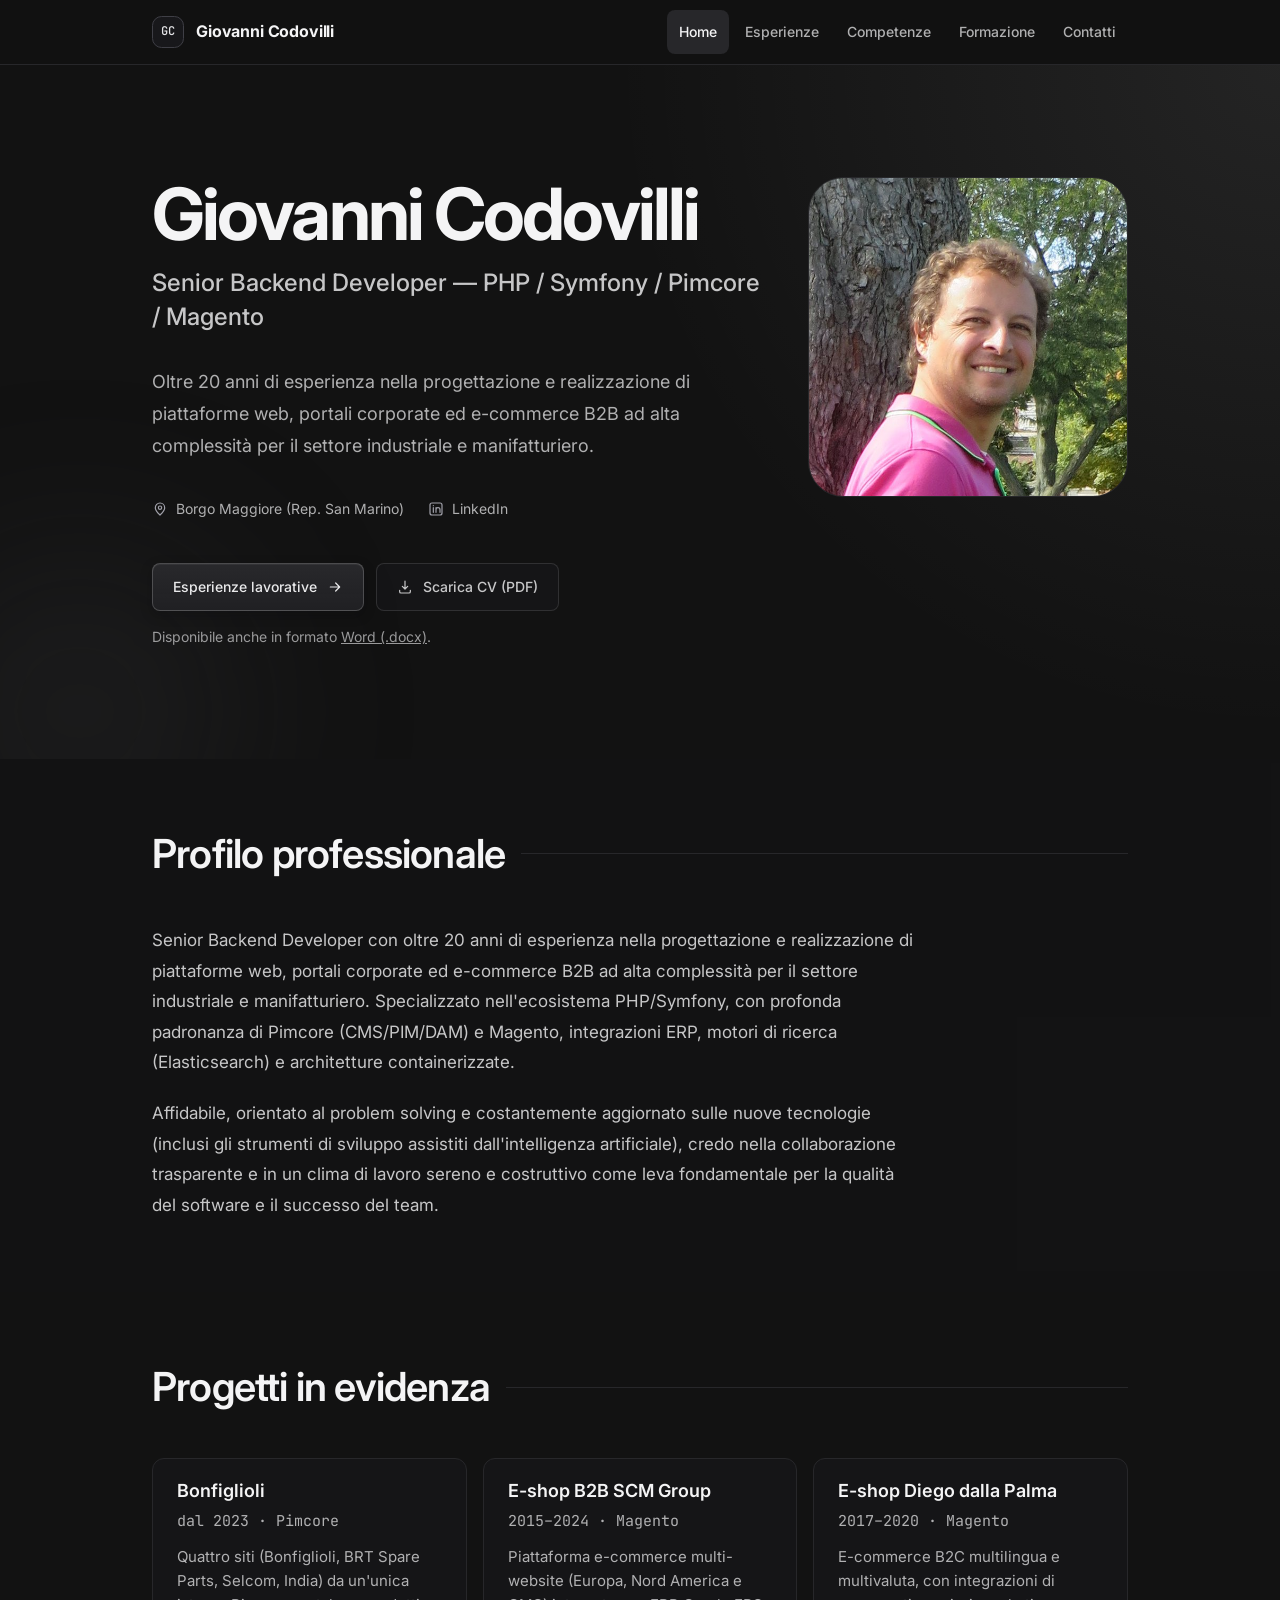
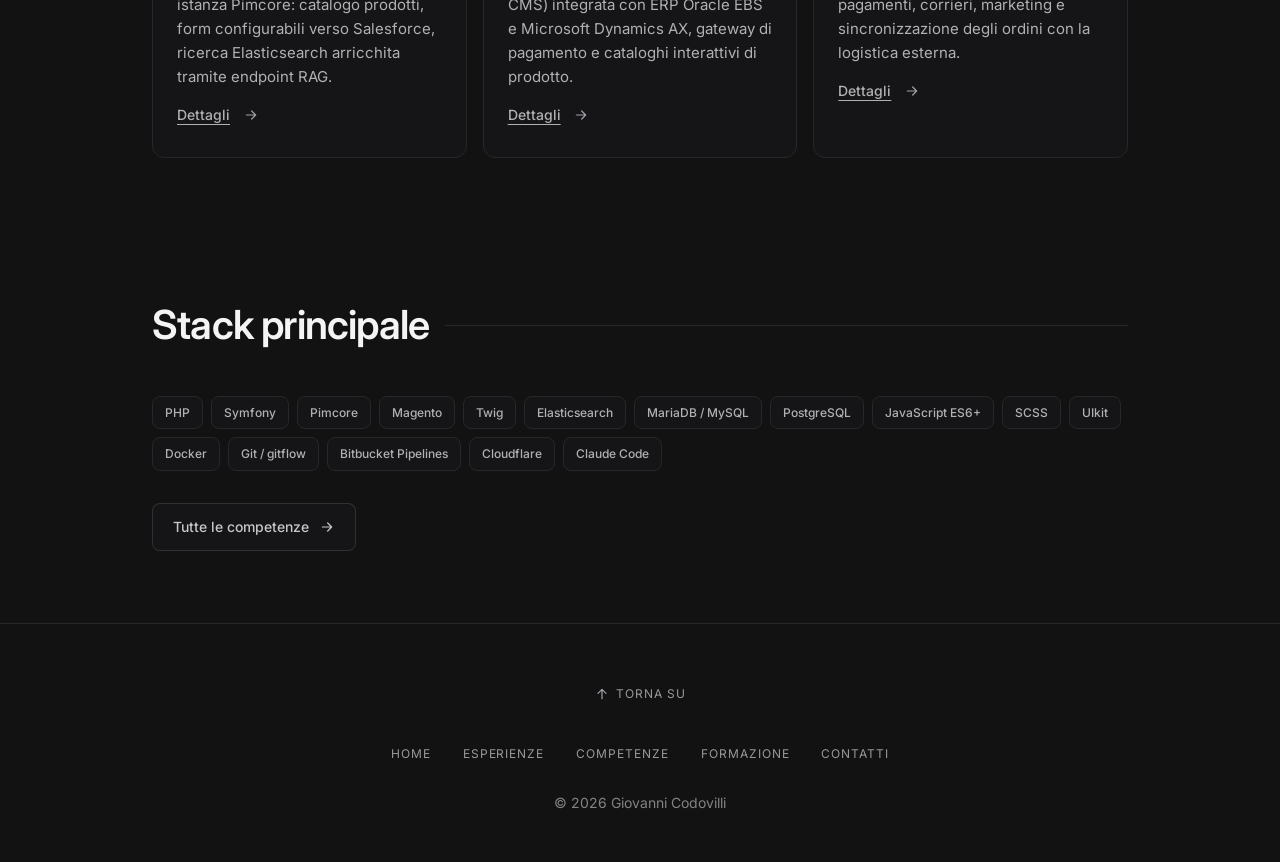
==== index.html @ b134d9f5 "[dev] prima versione minisito cv" ====
<!doctype html>
<html lang="it">
<head>
    <meta charset="utf-8">
    <meta name="viewport" content="width=device-width, initial-scale=1">
    <meta name="robots" content="noindex, nofollow">
    <title>Giovanni Codovilli — Senior Backend Developer</title>
    <meta name="description" content="Giovanni Codovilli, Senior Backend Developer PHP / Symfony / Pimcore / Magento con oltre 20 anni di esperienza in portali corporate ed e-commerce B2B.">
    <meta name="theme-color" content="#121212">
    <link rel="icon" href="img/favicon.svg" type="image/svg+xml">
    <link rel="preconnect" href="https://fonts.googleapis.com">
    <link rel="preconnect" href="https://fonts.gstatic.com" crossorigin>
    <link rel="stylesheet" href="https://fonts.googleapis.com/css2?family=Inter:wght@400;500;600;700&amp;family=JetBrains+Mono:wght@400;500&amp;display=swap">
    <link rel="stylesheet" href="css/style.css">
    <script src="js/main.js" defer></script>
</head>
<body id="top">
<a class="skip-link" href="#contenuto">Vai al contenuto</a>

<header class="site-header">
    <div class="container">
        <a class="brand" href="index.html"><span class="brand-mark" aria-hidden="true">GC</span>Giovanni Codovilli</a>
        <nav class="site-nav" aria-label="Navigazione principale">
            <ul>
                <li><a href="index.html" aria-current="page">Home</a></li>
                <li><a href="esperienze.html">Esperienze</a></li>
                <li><a href="competenze.html">Competenze</a></li>
                <li><a href="formazione.html">Formazione</a></li>
                <li><a href="contatti.html">Contatti</a></li>
            </ul>
        </nav>
    </div>
</header>

<main id="contenuto">
    <section class="hero" aria-labelledby="hero-name">
        <div class="container">
            <div>
                <h1 class="hero-name" id="hero-name">Giovanni Codovilli</h1>
                <p class="hero-headline">Senior Backend Developer — PHP / Symfony / Pimcore / Magento</p>

                <div class="hero-photo hero-photo--mobile mt-10">
                    <div class="photo-shell">
                        <img src="img/foto_Giovanni_Codovilli.jpg" width="600" height="600" alt="Foto di Giovanni Codovilli">
                    </div>
                </div>

                <p class="hero-summary mt-8">
                    Oltre 20 anni di esperienza nella progettazione e realizzazione di piattaforme web, portali corporate ed
                    e-commerce B2B ad alta complessità per il settore industriale e manifatturiero.
                </p>

                <ul class="hero-meta mt-6" aria-label="Contatti rapidi">
                    <li>
                        <svg class="icon" viewBox="0 0 24 24" fill="none" stroke="currentColor" stroke-width="1.8" stroke-linecap="round" stroke-linejoin="round" aria-hidden="true"><path d="M12 21s-7-6.2-7-11a7 7 0 0 1 14 0c0 4.8-7 11-7 11z"/><circle cx="12" cy="10" r="2.5"/></svg>
                        Borgo Maggiore (Rep. San Marino)
                    </li>
                    <li>
                        <a target="_blank" rel="noopener noreferrer" href="https://www.linkedin.com/in/giovanni-codovilli/">
                            <svg class="icon" viewBox="0 0 24 24" fill="none" stroke="currentColor" stroke-width="1.8" stroke-linecap="round" stroke-linejoin="round" aria-hidden="true"><rect x="3" y="3" width="18" height="18" rx="3"/><path d="M8 10v7M8 7v.01M12 17v-7M12 13a3 3 0 0 1 6 0v4"/></svg>
                            LinkedIn
                        </a>
                    </li>
                </ul>

                <div class="buttons mt-8">
                    <a class="button button--primary" href="esperienze.html">
                        Esperienze lavorative
                        <svg class="icon" viewBox="0 0 24 24" fill="none" stroke="currentColor" stroke-width="1.8" stroke-linecap="round" stroke-linejoin="round" aria-hidden="true"><path d="M5 12h14M13 6l6 6-6 6"/></svg>
                    </a>
                    <a class="button button--secondary" href="docs/CV_Giovanni_Codovilli.pdf" download>
                        <svg class="icon" viewBox="0 0 24 24" fill="none" stroke="currentColor" stroke-width="1.8" stroke-linecap="round" stroke-linejoin="round" aria-hidden="true"><path d="M12 3v12m0 0-4-4m4 4 4-4M4 17v2a2 2 0 0 0 2 2h12a2 2 0 0 0 2-2v-2"/></svg>
                        Scarica CV (PDF)
                    </a>
                </div>

                <p class="small-print mt-4">
                    Disponibile anche in formato <a href="docs/CV_Giovanni_Codovilli.docx" download>Word (.docx)</a>.
                </p>
            </div>

            <div class="hero-photo hero-photo--desktop">
                <div class="photo-shell">
                    <img src="img/foto_Giovanni_Codovilli.jpg" width="600" height="600" alt="Foto di Giovanni Codovilli">
                </div>
            </div>
        </div>
    </section>

    <section class="section section--alt" aria-labelledby="profilo">
        <div class="container">
            <div class="section-title"><h2 id="profilo">Profilo professionale</h2></div>
            <p class="lead">
                Senior Backend Developer con oltre 20 anni di esperienza nella progettazione e realizzazione di piattaforme web,
                portali corporate ed e-commerce B2B ad alta complessità per il settore industriale e manifatturiero.
                Specializzato nell'ecosistema PHP/Symfony, con profonda padronanza di Pimcore (CMS/PIM/DAM) e Magento,
                integrazioni ERP, motori di ricerca (Elasticsearch) e architetture containerizzate.
            </p>
            <p class="lead">
                Affidabile, orientato al problem solving e costantemente aggiornato sulle nuove tecnologie (inclusi gli strumenti
                di sviluppo assistiti dall'intelligenza artificiale), credo nella collaborazione trasparente e in un clima di lavoro
                sereno e costruttivo come leva fondamentale per la qualità del software e il successo del team.
            </p>
        </div>
    </section>

    <section class="section" aria-labelledby="progetti">
        <div class="container">
            <div class="section-title"><h2 id="progetti">Progetti in evidenza</h2></div>
            <div class="cards cards--3">
                <article class="card">
                    <h3>Bonfiglioli</h3>
                    <p class="date">dal 2023 · Pimcore</p>
                    <p>Quattro siti (Bonfiglioli, BRT Spare Parts, Selcom, India) da un'unica istanza Pimcore: catalogo prodotti,
                        form configurabili verso Salesforce, ricerca Elasticsearch arricchita tramite endpoint RAG.</p>
                    <a class="card-link" href="esperienze.html#progetto-bonfiglioli">Dettagli<span class="visually-hidden"> sul progetto Bonfiglioli</span>
                        <svg class="icon" viewBox="0 0 24 24" fill="none" stroke="currentColor" stroke-width="1.8" stroke-linecap="round" stroke-linejoin="round" aria-hidden="true"><path d="M5 12h14M13 6l6 6-6 6"/></svg></a>
                </article>
                <article class="card">
                    <h3>E-shop B2B SCM Group</h3>
                    <p class="date">2015–2024 · Magento</p>
                    <p>Piattaforma e-commerce multi-website (Europa, Nord America e CMS) integrata con ERP Oracle EBS e
                        Microsoft Dynamics AX, gateway di pagamento e cataloghi interattivi di prodotto.</p>
                    <a class="card-link" href="esperienze.html#progetto-scm">Dettagli<span class="visually-hidden"> sul progetto SCM Group</span>
                        <svg class="icon" viewBox="0 0 24 24" fill="none" stroke="currentColor" stroke-width="1.8" stroke-linecap="round" stroke-linejoin="round" aria-hidden="true"><path d="M5 12h14M13 6l6 6-6 6"/></svg></a>
                </article>
                <article class="card">
                    <h3>E-shop Diego dalla Palma</h3>
                    <p class="date">2017–2020 · Magento</p>
                    <p>E-commerce B2C multilingua e multivaluta, con integrazioni di pagamenti, corrieri, marketing e
                        sincronizzazione degli ordini con la logistica esterna.</p>
                    <a class="card-link" href="esperienze.html#progetto-ddp">Dettagli<span class="visually-hidden"> sul progetto Diego dalla Palma</span>
                        <svg class="icon" viewBox="0 0 24 24" fill="none" stroke="currentColor" stroke-width="1.8" stroke-linecap="round" stroke-linejoin="round" aria-hidden="true"><path d="M5 12h14M13 6l6 6-6 6"/></svg></a>
                </article>
            </div>
        </div>
    </section>

    <section class="section section--alt" aria-labelledby="stack">
        <div class="container">
            <div class="section-title"><h2 id="stack">Stack principale</h2></div>
            <ul class="tags" aria-label="Tecnologie principali">
                <li class="tag">PHP</li>
                <li class="tag">Symfony</li>
                <li class="tag">Pimcore</li>
                <li class="tag">Magento</li>
                <li class="tag">Twig</li>
                <li class="tag">Elasticsearch</li>
                <li class="tag">MariaDB / MySQL</li>
                <li class="tag">PostgreSQL</li>
                <li class="tag">JavaScript ES6+</li>
                <li class="tag">SCSS</li>
                <li class="tag">UIkit</li>
                <li class="tag">Docker</li>
                <li class="tag">Git / gitflow</li>
                <li class="tag">Bitbucket Pipelines</li>
                <li class="tag">Cloudflare</li>
                <li class="tag">Claude Code</li>
            </ul>
            <div class="buttons mt-8">
                <a class="button button--secondary" href="competenze.html">
                    Tutte le competenze
                    <svg class="icon" viewBox="0 0 24 24" fill="none" stroke="currentColor" stroke-width="1.8" stroke-linecap="round" stroke-linejoin="round" aria-hidden="true"><path d="M5 12h14M13 6l6 6-6 6"/></svg>
                </a>
            </div>
        </div>
    </section>
</main>

<footer class="site-footer">
    <div class="container">
        <a class="back-to-top" href="#top">
            <svg class="icon" viewBox="0 0 24 24" fill="none" stroke="currentColor" stroke-width="1.8" stroke-linecap="round" stroke-linejoin="round" aria-hidden="true"><path d="M12 19V5M6 11l6-6 6 6"/></svg>
            Torna su
        </a>
        <nav class="footer-nav" aria-label="Navigazione nel piè di pagina">
            <ul>
                <li><a href="index.html">Home</a></li>
                <li><a href="esperienze.html">Esperienze</a></li>
                <li><a href="competenze.html">Competenze</a></li>
                <li><a href="formazione.html">Formazione</a></li>
                <li><a href="contatti.html">Contatti</a></li>
            </ul>
        </nav>
        <p class="copyright">© 2026 Giovanni Codovilli</p>
    </div>
</footer>

</body>
</html>
---- css/style.css ----
/* Mini sito CV — Giovanni Codovilli
   Tema scuro "charcoal" ispirato a javier.self.cv, scritto da zero.
   Tutti i percorsi del sito sono relativi: si può caricare così com'è su https://codonet.altervista.org */

:root {
    --bg: #121212;
    --surface: #18181b;
    --text: #f4f4f5;
    --text-80: rgb(244 244 245 / .8);
    --text-70: rgb(244 244 245 / .7);
    --text-60: rgb(244 244 245 / .6);
    --text-50: rgb(244 244 245 / .5);
    --border: #27272a;
    --accent: #e4e4e7;
    --accent-dark: #a1a1aa;
    --accent-darker: #09090b;
    --muted: #27272a;
    --muted-alt: #3f3f46;
    --font-body: "Inter", system-ui, -apple-system, "Segoe UI", Roboto, sans-serif;
    --font-mono: "JetBrains Mono", ui-monospace, SFMono-Regular, Menlo, Consolas, monospace;
    --container: 64rem;
    --header-h: 4rem;
}

*,
*::before,
*::after {
    box-sizing: border-box;
}

html {
    scroll-behavior: smooth;
    scroll-padding-top: calc(var(--header-h) + 1rem);
    -webkit-text-size-adjust: 100%;
}

body {
    margin: 0;
    background: var(--bg);
    color: var(--text);
    font-family: var(--font-body);
    font-size: 1rem;
    line-height: 1.6;
    -webkit-font-smoothing: antialiased;
}

img,
svg {
    display: block;
    max-width: 100%;
}

a {
    color: inherit;
}

:focus-visible {
    outline: 2px solid var(--accent);
    outline-offset: 3px;
    border-radius: 4px;
}

.visually-hidden {
    position: absolute !important;
    width: 1px;
    height: 1px;
    padding: 0;
    margin: -1px;
    overflow: hidden;
    clip: rect(0 0 0 0);
    white-space: nowrap;
    border: 0;
}

.skip-link {
    position: absolute;
    left: 1rem;
    top: -10rem;
    z-index: 100;
    padding: .75rem 1rem;
    border-radius: .5rem;
    background: var(--text);
    color: var(--bg);
    font-weight: 600;
    text-decoration: none;
}

.skip-link:focus {
    top: 1rem;
}

.container {
    width: 100%;
    max-width: var(--container);
    margin: 0 auto;
    padding: 0 1.5rem;
}

/* ===== Header e navigazione ===== */
.site-header {
    position: sticky;
    top: 0;
    z-index: 50;
    border-bottom: 1px solid var(--border);
    background: rgb(18 18 18 / .82);
    -webkit-backdrop-filter: blur(12px);
    backdrop-filter: blur(12px);
}

.site-header .container {
    display: flex;
    align-items: center;
    justify-content: space-between;
    gap: 1rem;
    min-height: var(--header-h);
}

.brand {
    display: inline-flex;
    align-items: center;
    gap: .75rem;
    min-height: 2.75rem;
    font-weight: 700;
    letter-spacing: -.01em;
    text-decoration: none;
    white-space: nowrap;
}

.brand-mark {
    display: grid;
    place-items: center;
    width: 2rem;
    height: 2rem;
    border: 1px solid var(--muted-alt);
    border-radius: .6rem;
    background: var(--surface);
    font-family: var(--font-mono);
    font-size: .75rem;
    font-weight: 500;
    color: var(--accent);
}

.site-nav ul {
    display: flex;
    gap: .25rem;
    margin: 0;
    padding: 0;
    list-style: none;
}

.site-nav a {
    display: inline-flex;
    align-items: center;
    min-height: 2.75rem;
    padding: 0 .75rem;
    border-radius: .5rem;
    color: var(--text-70);
    font-size: .875rem;
    font-weight: 500;
    text-decoration: none;
    transition: color .2s ease, background-color .2s ease;
}

.site-nav a:hover {
    color: var(--text);
    background: rgb(63 63 70 / .35);
}

.site-nav a[aria-current="page"] {
    color: var(--text);
    background: var(--muted);
}

/* ===== Hero ===== */
.hero {
    position: relative;
    overflow: hidden;
    padding: 5rem 0 4rem;
}

.hero::before,
.hero::after {
    content: "";
    position: absolute;
    pointer-events: none;
}

.hero::before {
    inset: 0;
    background: radial-gradient(circle at top right, rgb(244 244 245 / .08), transparent 46%);
}

.hero::after {
    left: -5rem;
    bottom: -7rem;
    width: 20rem;
    height: 20rem;
    border-radius: 50%;
    background: rgb(63 63 70 / .22);
    filter: blur(88px);
}

.hero .container {
    position: relative;
    z-index: 1;
    display: grid;
    gap: 2.5rem;
}

.hero-name {
    margin: 0;
    font-size: clamp(2.6rem, 8vw, 4.5rem);
    font-weight: 700;
    line-height: 1.02;
    letter-spacing: -.04em;
}

.hero-headline {
    margin: 1rem 0 0;
    max-width: 48rem;
    color: var(--text-80);
    font-size: clamp(1.15rem, 2.6vw, 1.5rem);
    font-weight: 500;
    line-height: 1.4;
}

.hero-summary {
    margin: 0;
    max-width: 48rem;
    color: var(--text-70);
    font-size: 1.125rem;
    line-height: 1.8;
}

.hero-meta {
    display: flex;
    flex-wrap: wrap;
    gap: .5rem 1.5rem;
    margin: 0;
    padding: 0;
    list-style: none;
    color: var(--text-70);
    font-size: .875rem;
}

.hero-meta li,
.hero-meta a {
    display: inline-flex;
    align-items: center;
    gap: .5rem;
    min-height: 2.75rem;
    text-decoration: none;
    transition: color .2s ease;
}

.hero-meta a:hover {
    color: var(--text);
    text-decoration: underline;
    text-underline-offset: 4px;
}

.icon {
    flex-shrink: 0;
    width: 1rem;
    height: 1rem;
    color: var(--accent-dark);
}

.hero-photo {
    width: 100%;
    max-width: 280px;
    margin: 0 auto;
}

.photo-shell {
    overflow: hidden;
    border: 1px solid var(--border);
    border-radius: 2.2rem;
    background: var(--surface);
    transition: box-shadow .3s ease;
}

.photo-shell:hover {
    box-shadow: 0 0 36px 8px rgb(228 228 231 / .2);
}

.photo-shell img {
    width: 100%;
    height: auto;
    aspect-ratio: 1 / 1;
    object-fit: cover;
}

/* foto sotto il titolo su mobile/tablet, a destra su desktop */
.hero-photo--desktop {
    display: none;
}

@media (min-width: 64rem) {
    .hero-photo--mobile {
        display: none;
    }

    .hero-photo--desktop {
        display: block;
    }

    .hero {
        padding: 7rem 0 6rem;
    }

    .hero .container {
        grid-template-columns: minmax(0, 1fr) 320px;
        align-items: start;
    }

    .hero-photo {
        max-width: none;
        margin: 0;
    }
}

/* ===== Pulsanti ===== */
.buttons {
    display: flex;
    flex-wrap: wrap;
    gap: .75rem;
}

.button {
    display: inline-flex;
    align-items: center;
    justify-content: center;
    gap: .625rem;
    min-height: 2.75rem;
    padding: .75rem 1.25rem;
    border: 1px solid;
    border-radius: .5rem;
    font-size: .875rem;
    font-weight: 500;
    text-decoration: none;
    transition: background-color .3s ease, border-color .3s ease, color .3s ease, box-shadow .3s ease;
}

.button--primary {
    color: rgb(244 244 245 / .95);
    background-color: #202023;
    background-image: linear-gradient(180deg, rgb(244 244 245 / .04), transparent);
    border-color: rgb(244 244 245 / .2);
    box-shadow: inset 0 1px rgb(244 244 245 / .05), 0 4px 12px rgb(9 9 11 / .25);
}

.button--primary:hover {
    background-color: #2e2e33;
    border-color: rgb(244 244 245 / .32);
    box-shadow: inset 0 1px rgb(244 244 245 / .07), 0 6px 18px rgb(9 9 11 / .35);
}

.button--secondary {
    color: var(--text-80);
    background-color: rgb(24 24 27 / .6);
    border-color: rgb(244 244 245 / .12);
}

.button--secondary:hover {
    color: var(--text);
    background-color: var(--muted);
    border-color: rgb(244 244 245 / .3);
}

.button .icon {
    color: currentColor;
}

/* ===== Sezioni ===== */
.section {
    padding: 4.5rem 0;
}

.section--alt {
    background: rgb(24 24 27 / .2);
}

.page-intro {
    padding: 4.5rem 0 1rem;
}

.page-intro h1 {
    margin: 0;
    font-size: clamp(2.2rem, 6vw, 3.5rem);
    font-weight: 700;
    line-height: 1.05;
    letter-spacing: -.04em;
}

.page-intro p {
    margin: 1rem 0 0;
    max-width: 44rem;
    color: var(--text-70);
    font-size: 1.125rem;
}

.section-title {
    display: flex;
    align-items: center;
    gap: 1rem;
    margin: 0 0 3rem;
}

.section-title h2 {
    margin: 0;
    font-size: clamp(1.75rem, 4vw, 2.5rem);
    font-weight: 600;
    line-height: 1.15;
    letter-spacing: -.02em;
}

.section-title::after {
    content: "";
    flex: 1;
    height: 1px;
    background: var(--border);
}

.lead {
    margin: 0;
    max-width: 48rem;
    color: var(--text-80);
    font-size: 1.0625rem;
    line-height: 1.8;
}

.lead + .lead {
    margin-top: 1.25rem;
}

/* ===== Voci (esperienze, formazione) ===== */
.entries {
    display: grid;
    gap: 3rem;
}

.entry {
    border-top: 1px solid rgb(39 39 42 / .8);
    padding-top: 2rem;
    transition: border-color .3s ease;
}

.entries > .entry:first-child {
    border-top: 0;
    padding-top: 0;
}

.entry:hover,
.entry:focus-within {
    border-color: rgb(244 244 245 / .25);
}

.entry h3 {
    margin: 0;
    font-size: 1.5rem;
    font-weight: 600;
    line-height: 1.3;
    transition: text-shadow .25s ease;
}

.entry:hover h3 {
    text-shadow: 0 0 .5rem rgb(244 244 245 / .48), 0 0 1.2rem rgb(228 228 231 / .36);
}

.entry-head {
    display: flex;
    flex-direction: column;
    gap: .75rem;
    margin-bottom: 1.25rem;
}

.entry-org {
    margin: .5rem 0 0;
    color: var(--text-70);
    font-size: 1.125rem;
}

.entry-note {
    margin: .25rem 0 0;
    color: var(--text-60);
    font-size: .875rem;
}

.date {
    flex-shrink: 0;
    margin: 0;
    color: var(--text-60);
    font-family: var(--font-mono);
    font-size: .75rem;
    line-height: 1.6;
    white-space: nowrap;
}

@media (min-width: 48rem) {
    .entry-head {
        flex-direction: row;
        align-items: flex-start;
        justify-content: space-between;
    }

    .entry-head .date {
        padding-top: .45rem;
    }
}

.list {
    margin: 0;
    padding-left: 1.25rem;
    color: var(--text-70);
}

.list li + li {
    margin-top: .6rem;
}

.list strong {
    color: var(--text);
    font-weight: 600;
}

.subhead {
    margin: 2rem 0 1rem;
    color: var(--text-60);
    font-size: .75rem;
    font-weight: 600;
    letter-spacing: .08em;
    text-transform: uppercase;
}

/* ===== Card e tag ===== */
.cards {
    display: grid;
    gap: 1rem;
}

@media (min-width: 48rem) {
    .cards--2 {
        grid-template-columns: repeat(2, minmax(0, 1fr));
    }

    .cards--3 {
        grid-template-columns: repeat(3, minmax(0, 1fr));
    }
}

.card {
    min-width: 0;
    padding: 1.25rem 1.5rem;
    border: 1px solid var(--border);
    border-radius: .75rem;
    background: rgb(24 24 27 / .6);
    overflow-wrap: anywhere;
    transition: border-color .3s ease, background-color .3s ease;
}

.card:hover,
.card:focus-within {
    background: rgb(63 63 70 / .52);
    border-color: rgb(63 63 70 / .9);
}

.card h3 {
    margin: 0;
    font-size: 1.125rem;
    font-weight: 600;
    line-height: 1.35;
}

.card-title {
    margin: 0;
    font-size: 1.125rem;
    font-weight: 600;
    line-height: 1.35;
}

/* card raggiunta da un link con #ancora (es. dalla home) */
.card:target {
    border-color: rgb(244 244 245 / .35);
    box-shadow: 0 0 0 1px rgb(244 244 245 / .2);
}

.card .date {
    margin-top: .35rem;
}

.card p {
    margin: .75rem 0 0;
    color: var(--text-70);
    font-size: .9375rem;
}

.card .card-link {
    display: inline-flex;
    align-items: center;
    gap: .4rem;
    min-height: 2.75rem;
    margin-top: .25rem;
    color: var(--text-70);
    font-size: .875rem;
    font-weight: 500;
    text-underline-offset: 4px;
}

.card .card-link:hover {
    color: var(--text);
}

.tags {
    display: flex;
    flex-wrap: wrap;
    gap: .5rem;
    margin: 1rem 0 0;
    padding: 0;
    list-style: none;
}

.tag {
    display: inline-flex;
    max-width: 100%;
    padding: .375rem .75rem;
    border: 1px solid var(--border);
    border-radius: .5rem;
    background: rgb(24 24 27 / .6);
    color: var(--text-70);
    font-size: .75rem;
    font-weight: 500;
    line-height: 1.6;
    overflow-wrap: anywhere;
    transition: background-color .2s ease, border-color .2s ease, color .2s ease;
}

.tag:hover {
    background: rgb(63 63 70 / .5);
    border-color: rgb(244 244 245 / .25);
    color: var(--text);
}

.label {
    margin: 0 0 1rem;
    color: var(--text-60);
    font-size: .75rem;
    font-weight: 600;
    letter-spacing: .08em;
    text-transform: uppercase;
}

/* ===== Elenchi di dati (contatti) ===== */
.facts {
    display: grid;
    gap: 0;
    margin: 0;
}

.facts div {
    display: grid;
    gap: .25rem;
    padding: 1rem 0;
    border-top: 1px solid rgb(39 39 42 / .8);
}

.facts div:first-child {
    border-top: 0;
}

.facts dt {
    color: var(--text-60);
    font-size: .75rem;
    font-weight: 600;
    letter-spacing: .08em;
    text-transform: uppercase;
}

.facts dd {
    margin: 0;
    color: var(--text);
    overflow-wrap: anywhere;
}

.facts a {
    text-underline-offset: 4px;
}

@media (min-width: 48rem) {
    .facts div {
        grid-template-columns: 14rem minmax(0, 1fr);
        align-items: baseline;
    }
}

.small-print {
    max-width: 48rem;
    color: var(--text-60);
    font-size: .875rem;
    line-height: 1.7;
}

/* ===== Footer ===== */
.site-footer {
    border-top: 1px solid var(--border);
    padding: 3rem 0;
    text-align: center;
}

.site-footer .container {
    display: grid;
    justify-items: center;
    gap: 1rem;
}

.footer-nav ul {
    display: flex;
    flex-wrap: wrap;
    justify-content: center;
    gap: .25rem 1rem;
    margin: 0;
    padding: 0;
    list-style: none;
}

.footer-nav a,
.back-to-top {
    display: inline-flex;
    align-items: center;
    gap: .4rem;
    min-height: 2.75rem;
    padding: 0 .5rem;
    color: var(--text-60);
    font-size: .75rem;
    letter-spacing: .08em;
    text-decoration: none;
    text-transform: uppercase;
    transition: color .3s ease, text-shadow .3s ease;
}

.footer-nav a:hover,
.back-to-top:hover {
    color: var(--text);
    text-shadow: 0 0 .45rem rgb(244 244 245 / .16), 0 0 1.2rem rgb(228 228 231 / .18);
}

.copyright {
    margin: 0;
    color: var(--text-50);
    font-size: .875rem;
}

/* ===== Mobile ===== */
@media (max-width: 47.99rem) {
    .site-header .container {
        flex-wrap: wrap;
        gap: 0;
        padding-top: .25rem;
    }

    .site-nav {
        width: calc(100% + 3rem);
        margin: 0 -1.5rem;
        padding: 0 0 .25rem;
        overflow-x: auto;
        scrollbar-width: none;
        -webkit-mask-image: linear-gradient(
            to right,
            transparent 0,
            #000 3rem,
            #000 calc(100% - 3rem),
            transparent 100%
        );
        mask-image: linear-gradient(
            to right,
            transparent 0,
            #000 3rem,
            #000 calc(100% - 3rem),
            transparent 100%
        );
    }

    .site-nav::-webkit-scrollbar {
        display: none;
    }

    .site-nav ul::before,
    .site-nav ul::after {
        content: "";
        flex: 0 0 3rem;
    }

    .site-nav a {
        padding: 0 .6rem;
        white-space: nowrap;
    }

    html {
        scroll-padding-top: 7rem;
    }
}

/* ===== Utility (in fondo, così prevalgono sui margini dei componenti) ===== */
.mt-6 { margin-top: 1.5rem; }
.mt-8 { margin-top: 2rem; }
.mt-10 { margin-top: 2.5rem; }

@media (prefers-reduced-motion: reduce) {
    html {
        scroll-behavior: auto;
    }

    *,
    *::before,
    *::after {
        transition: none !important;
    }
}

@media print {
    .site-header,
    .site-footer,
    .skip-link,
    .buttons {
        display: none;
    }

    body {
        background: #fff;
        color: #000;
    }
}
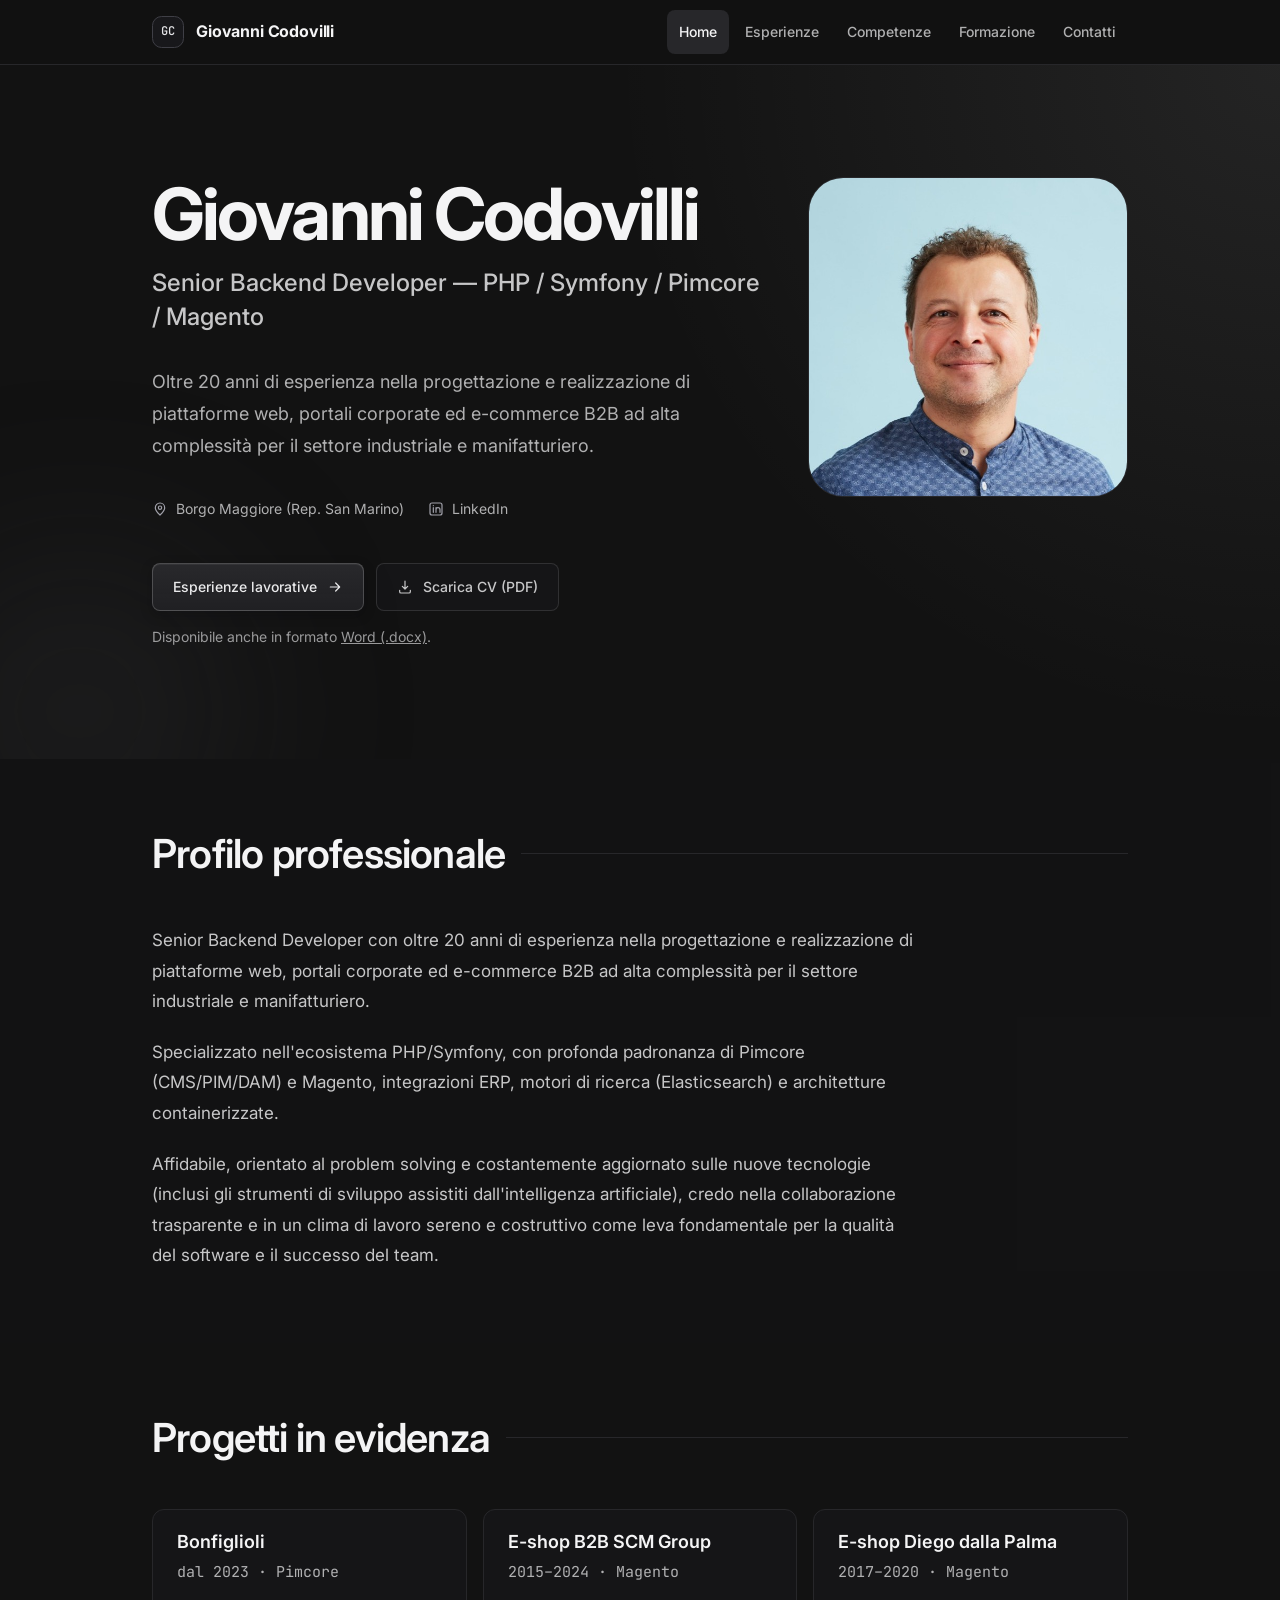
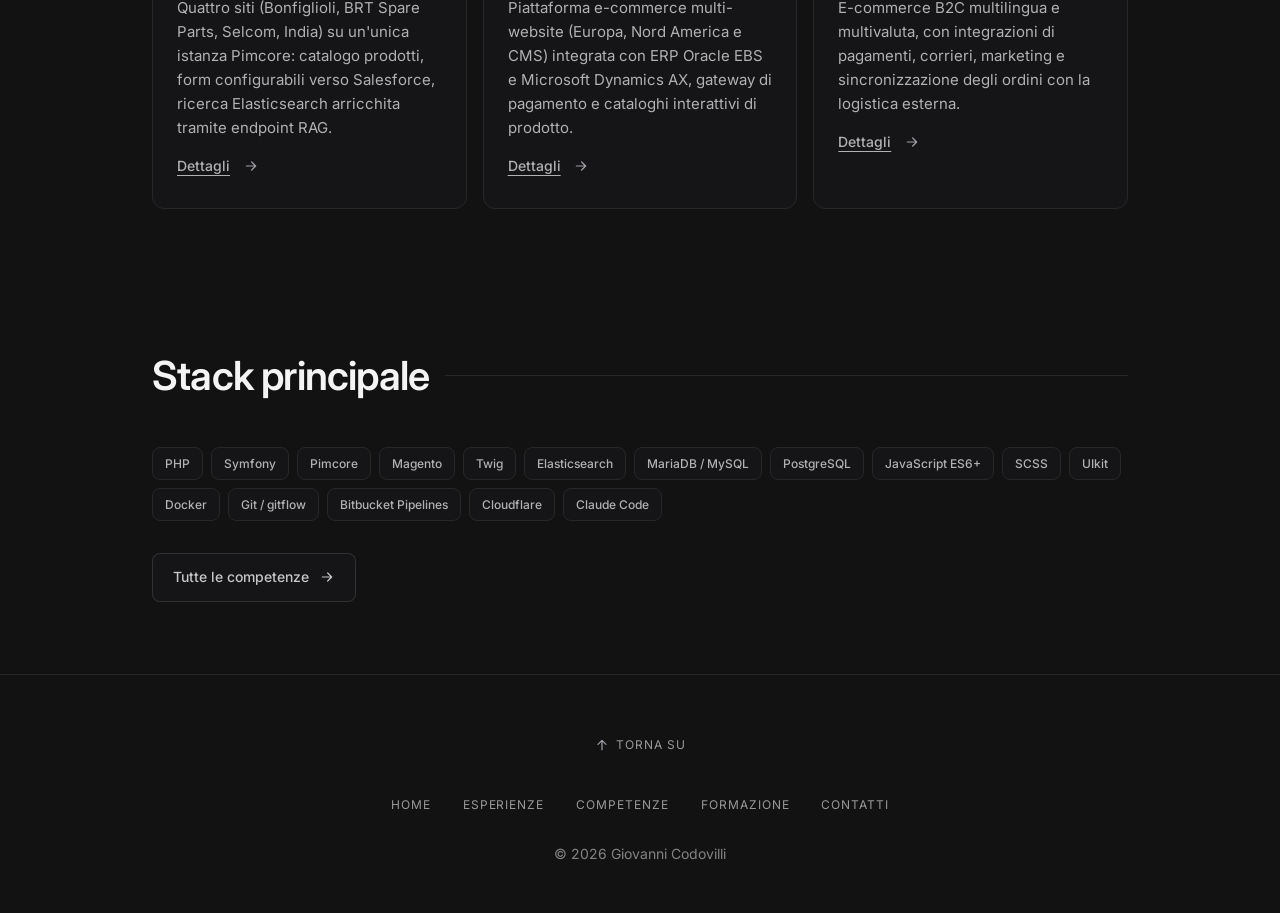
==== commit 4bbaf419: "[dev] aggiornamento home" ====
--- a/index.html
+++ b/index.html
@@ -93,6 +93,8 @@
             <p class="lead">
                 Senior Backend Developer con oltre 20 anni di esperienza nella progettazione e realizzazione di piattaforme web,
                 portali corporate ed e-commerce B2B ad alta complessità per il settore industriale e manifatturiero.
+            </p>
+            <p class="lead">
                 Specializzato nell'ecosistema PHP/Symfony, con profonda padronanza di Pimcore (CMS/PIM/DAM) e Magento,
                 integrazioni ERP, motori di ricerca (Elasticsearch) e architetture containerizzate.
             </p>
@@ -111,7 +113,7 @@
                 <article class="card">
                     <h3>Bonfiglioli</h3>
                     <p class="date">dal 2023 · Pimcore</p>
-                    <p>Quattro siti (Bonfiglioli, BRT Spare Parts, Selcom, India) da un'unica istanza Pimcore: catalogo prodotti,
+                    <p>Quattro siti (Bonfiglioli, BRT Spare Parts, Selcom, India) su un'unica istanza Pimcore: catalogo prodotti,
                         form configurabili verso Salesforce, ricerca Elasticsearch arricchita tramite endpoint RAG.</p>
                     <a class="card-link" href="esperienze.html#progetto-bonfiglioli">Dettagli<span class="visually-hidden"> sul progetto Bonfiglioli</span>
                         <svg class="icon" viewBox="0 0 24 24" fill="none" stroke="currentColor" stroke-width="1.8" stroke-linecap="round" stroke-linejoin="round" aria-hidden="true"><path d="M5 12h14M13 6l6 6-6 6"/></svg></a>
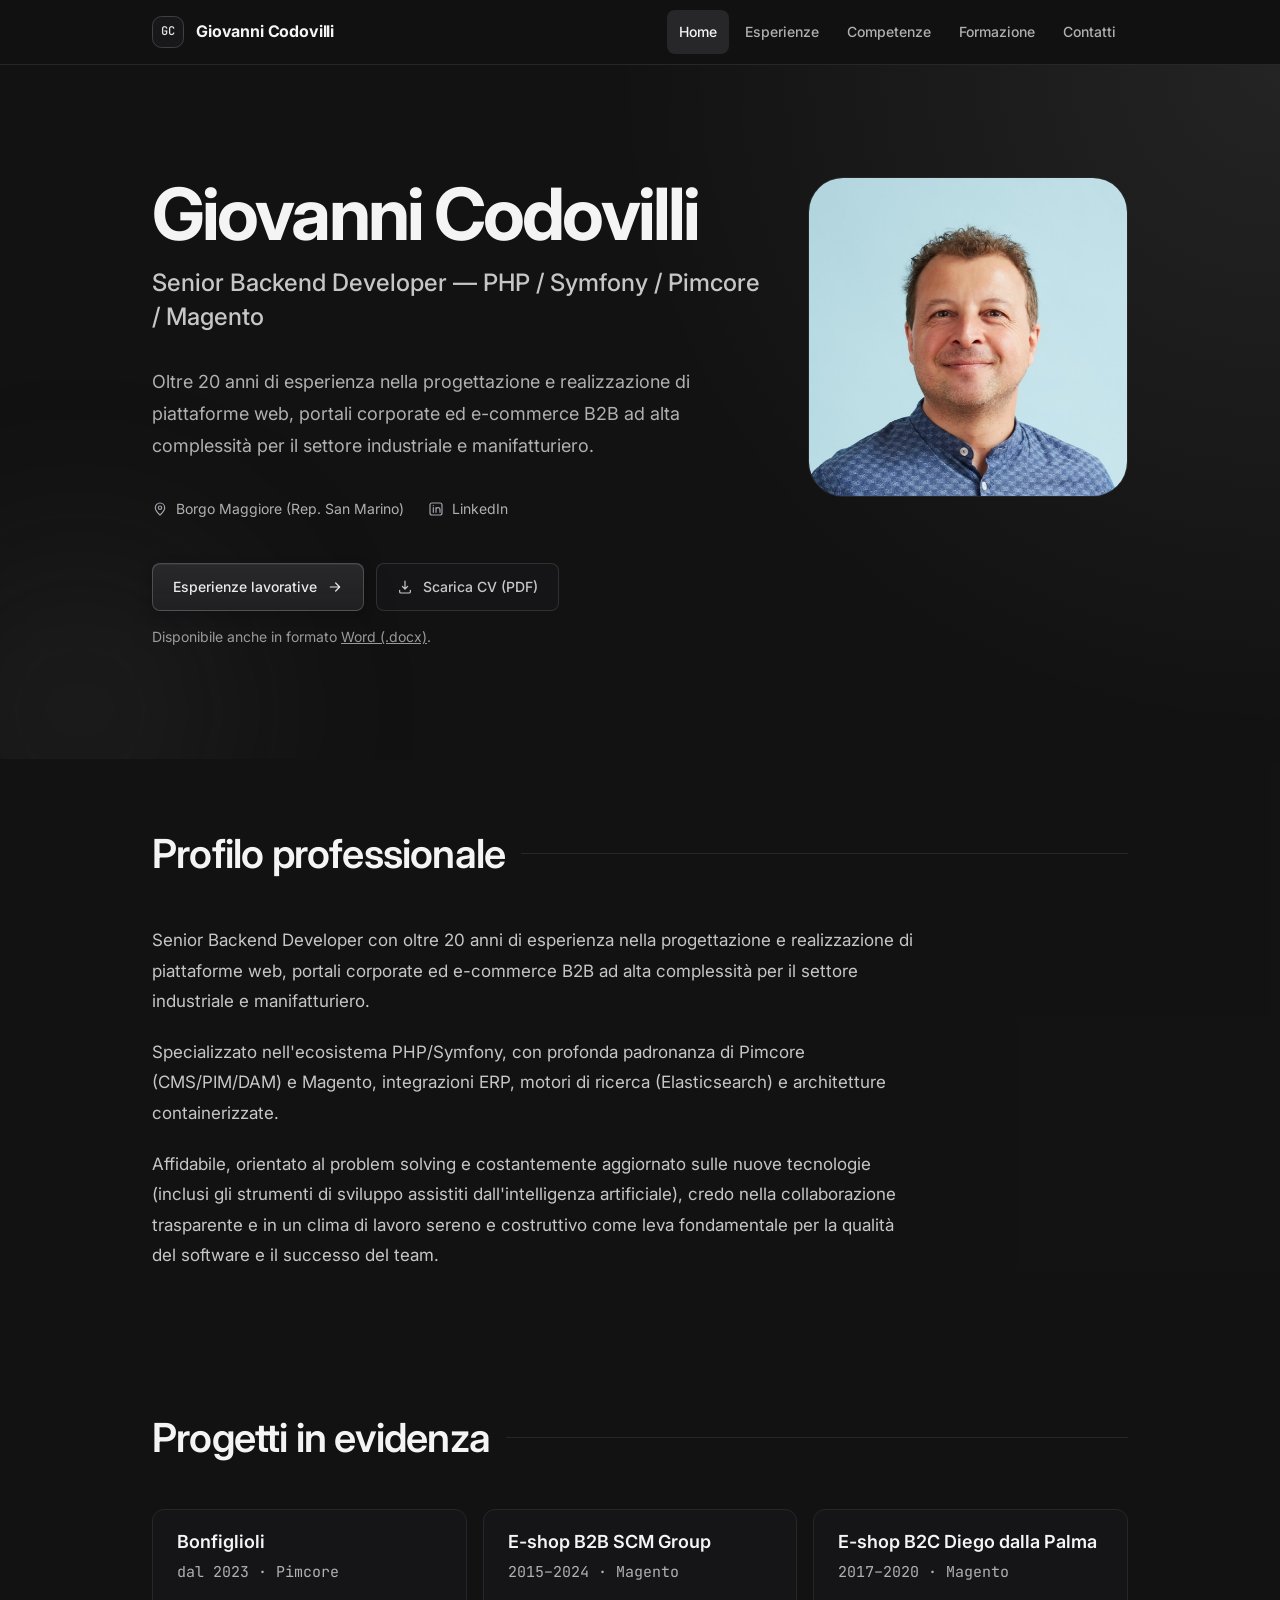
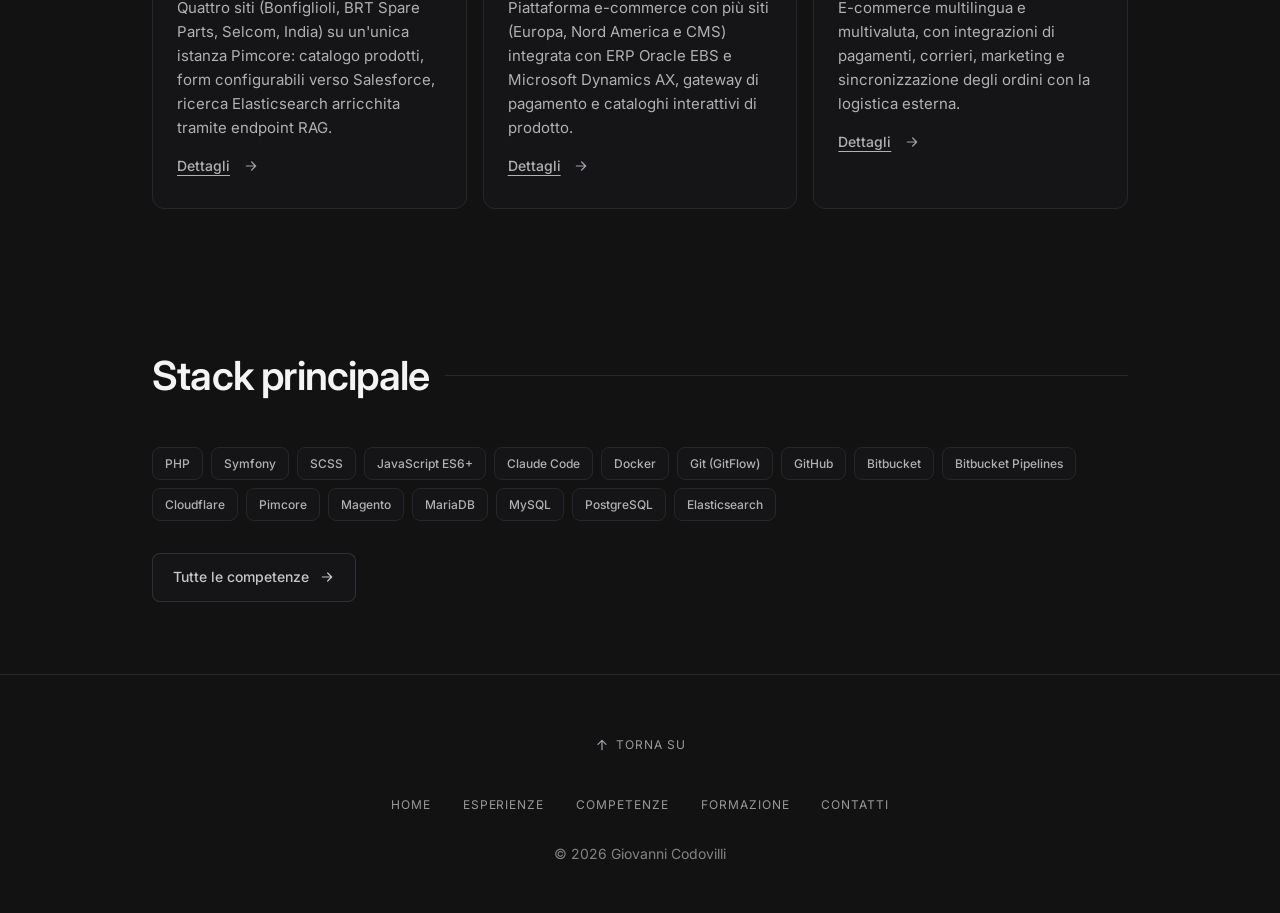
==== commit cd2b3bbe: "[dev] aggiornamento home, competenze ed esperienze" ====
--- a/index.html
+++ b/index.html
@@ -121,15 +121,15 @@
                 <article class="card">
                     <h3>E-shop B2B SCM Group</h3>
                     <p class="date">2015–2024 · Magento</p>
-                    <p>Piattaforma e-commerce multi-website (Europa, Nord America e CMS) integrata con ERP Oracle EBS e
+                    <p>Piattaforma e-commerce con più siti (Europa, Nord America e CMS) integrata con ERP Oracle EBS e
                         Microsoft Dynamics AX, gateway di pagamento e cataloghi interattivi di prodotto.</p>
                     <a class="card-link" href="esperienze.html#progetto-scm">Dettagli<span class="visually-hidden"> sul progetto SCM Group</span>
                         <svg class="icon" viewBox="0 0 24 24" fill="none" stroke="currentColor" stroke-width="1.8" stroke-linecap="round" stroke-linejoin="round" aria-hidden="true"><path d="M5 12h14M13 6l6 6-6 6"/></svg></a>
                 </article>
                 <article class="card">
-                    <h3>E-shop Diego dalla Palma</h3>
+                    <h3>E-shop B2C Diego dalla Palma</h3>
                     <p class="date">2017–2020 · Magento</p>
-                    <p>E-commerce B2C multilingua e multivaluta, con integrazioni di pagamenti, corrieri, marketing e
+                    <p>E-commerce multilingua e multivaluta, con integrazioni di pagamenti, corrieri, marketing e
                         sincronizzazione degli ordini con la logistica esterna.</p>
                     <a class="card-link" href="esperienze.html#progetto-ddp">Dettagli<span class="visually-hidden"> sul progetto Diego dalla Palma</span>
                         <svg class="icon" viewBox="0 0 24 24" fill="none" stroke="currentColor" stroke-width="1.8" stroke-linecap="round" stroke-linejoin="round" aria-hidden="true"><path d="M5 12h14M13 6l6 6-6 6"/></svg></a>
@@ -144,20 +144,21 @@
             <ul class="tags" aria-label="Tecnologie principali">
                 <li class="tag">PHP</li>
                 <li class="tag">Symfony</li>
+                <li class="tag">SCSS</li>
+                <li class="tag">JavaScript ES6+</li>
+                <li class="tag">Claude Code</li>
+                <li class="tag">Docker</li>
+                <li class="tag">Git (GitFlow)</li>
+                <li class="tag">GitHub</li>
+                <li class="tag">Bitbucket</li>
+                <li class="tag">Bitbucket Pipelines</li>
+                <li class="tag">Cloudflare</li>
                 <li class="tag">Pimcore</li>
                 <li class="tag">Magento</li>
-                <li class="tag">Twig</li>
+                <li class="tag">MariaDB</li>
+                <li class="tag">MySQL</li>
+                <li class="tag">PostgreSQL</li>
                 <li class="tag">Elasticsearch</li>
-                <li class="tag">MariaDB / MySQL</li>
-                <li class="tag">PostgreSQL</li>
-                <li class="tag">JavaScript ES6+</li>
-                <li class="tag">SCSS</li>
-                <li class="tag">UIkit</li>
-                <li class="tag">Docker</li>
-                <li class="tag">Git / gitflow</li>
-                <li class="tag">Bitbucket Pipelines</li>
-                <li class="tag">Cloudflare</li>
-                <li class="tag">Claude Code</li>
             </ul>
             <div class="buttons mt-8">
                 <a class="button button--secondary" href="competenze.html">
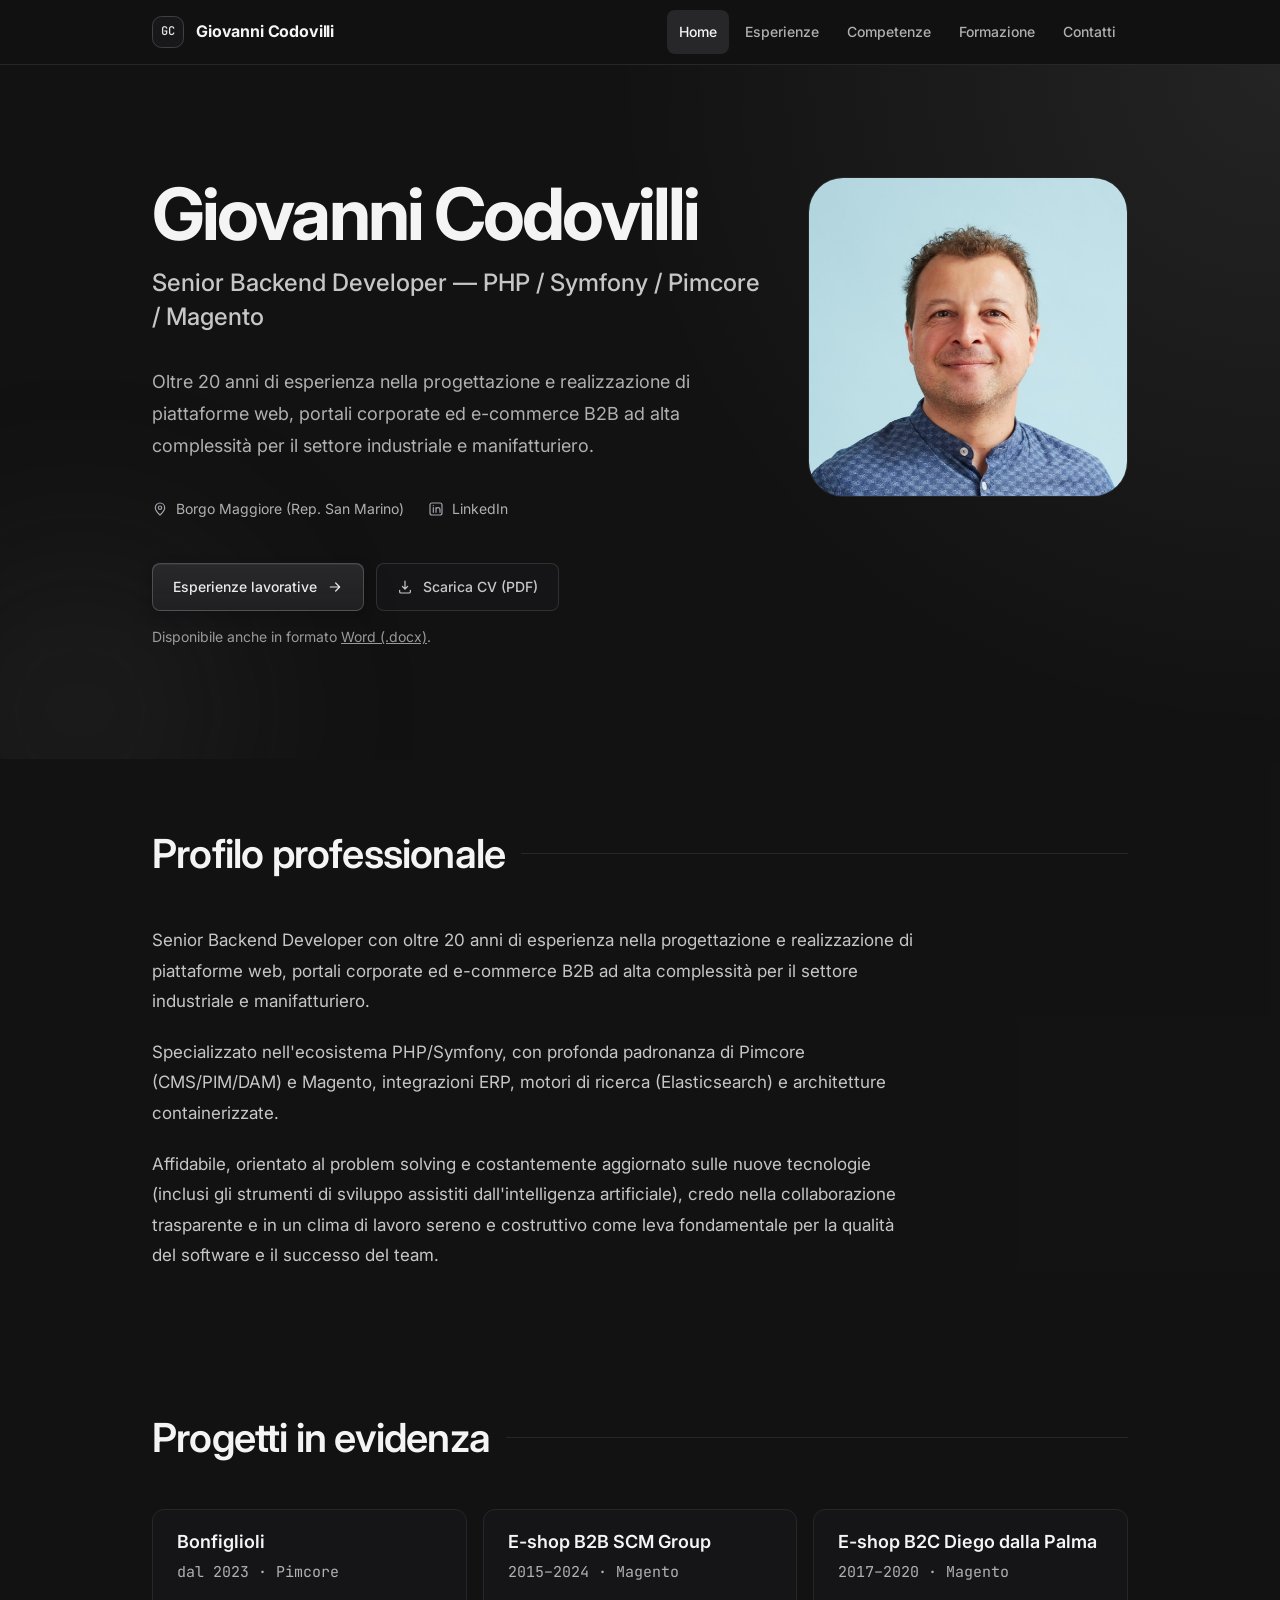
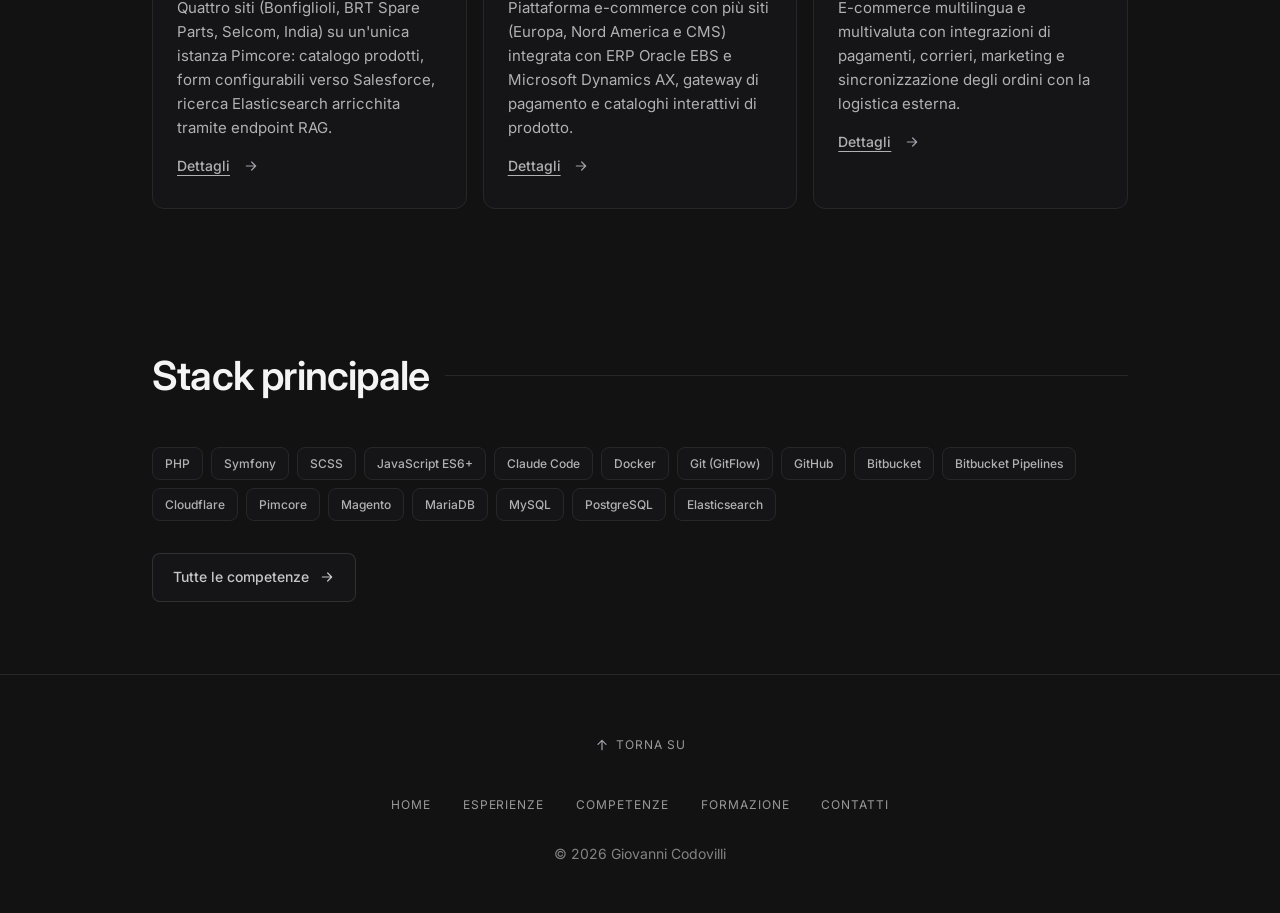
==== commit ffb14d78: "[dev] aggiornamento home" ====
--- a/index.html
+++ b/index.html
@@ -129,7 +129,7 @@
                 <article class="card">
                     <h3>E-shop B2C Diego dalla Palma</h3>
                     <p class="date">2017–2020 · Magento</p>
-                    <p>E-commerce multilingua e multivaluta, con integrazioni di pagamenti, corrieri, marketing e
+                    <p>E-commerce multilingua e multivaluta con integrazioni di pagamenti, corrieri, marketing e
                         sincronizzazione degli ordini con la logistica esterna.</p>
                     <a class="card-link" href="esperienze.html#progetto-ddp">Dettagli<span class="visually-hidden"> sul progetto Diego dalla Palma</span>
                         <svg class="icon" viewBox="0 0 24 24" fill="none" stroke="currentColor" stroke-width="1.8" stroke-linecap="round" stroke-linejoin="round" aria-hidden="true"><path d="M5 12h14M13 6l6 6-6 6"/></svg></a>
